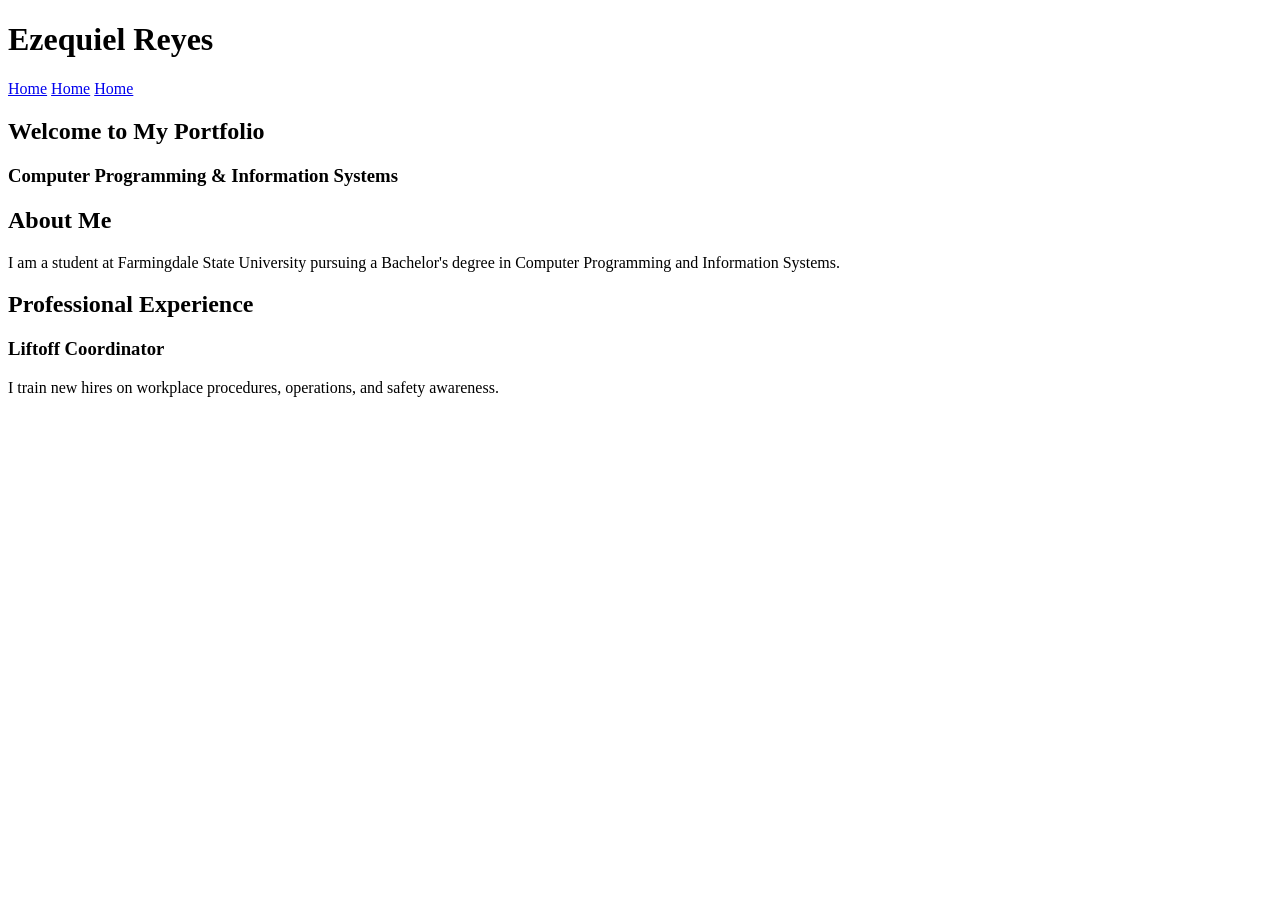
==== index.html @ 2080b480 "Create index.html" ====
<!DOCTYPE html>
<html lang="en">
<head>
<meta charset="UTF-8">
<meta name="viewport" content="width=device-width, initial-scale=1.0">

<title>Ezequiel | Portfolio</title>

<link rel="stylesheet" href="css/style.css">
</head>

<body>

<header>

	<h1>Ezequiel Reyes</h1>

	<nav>
		<a href="index.html">Home</a>
		<a href="work.html">Home</a>
		<a href="contact.html">Home</a>
	</nav>
</header>
<main>
	<section class="hero">
		<h2>
		Welcome to My Portfolio
		</h2>

		<h3>
		Computer Programming & Information Systems
		</h3>

	<section class="about">

		<h2>About Me</h2>

		<p>
		I am a student at Farmingdale State University
		pursuing a Bachelor's degree in Computer
		Programming and Information Systems.
		</p>

	</section>
	<section class="about">
		<h2>Professional Experience</h2>
		<h3>Liftoff Coordinator</h3>
		<p>
		I train new hires on workplace procedures, operations, and safety awareness.
		</p>
	</section>

</main>


</body>

</html>
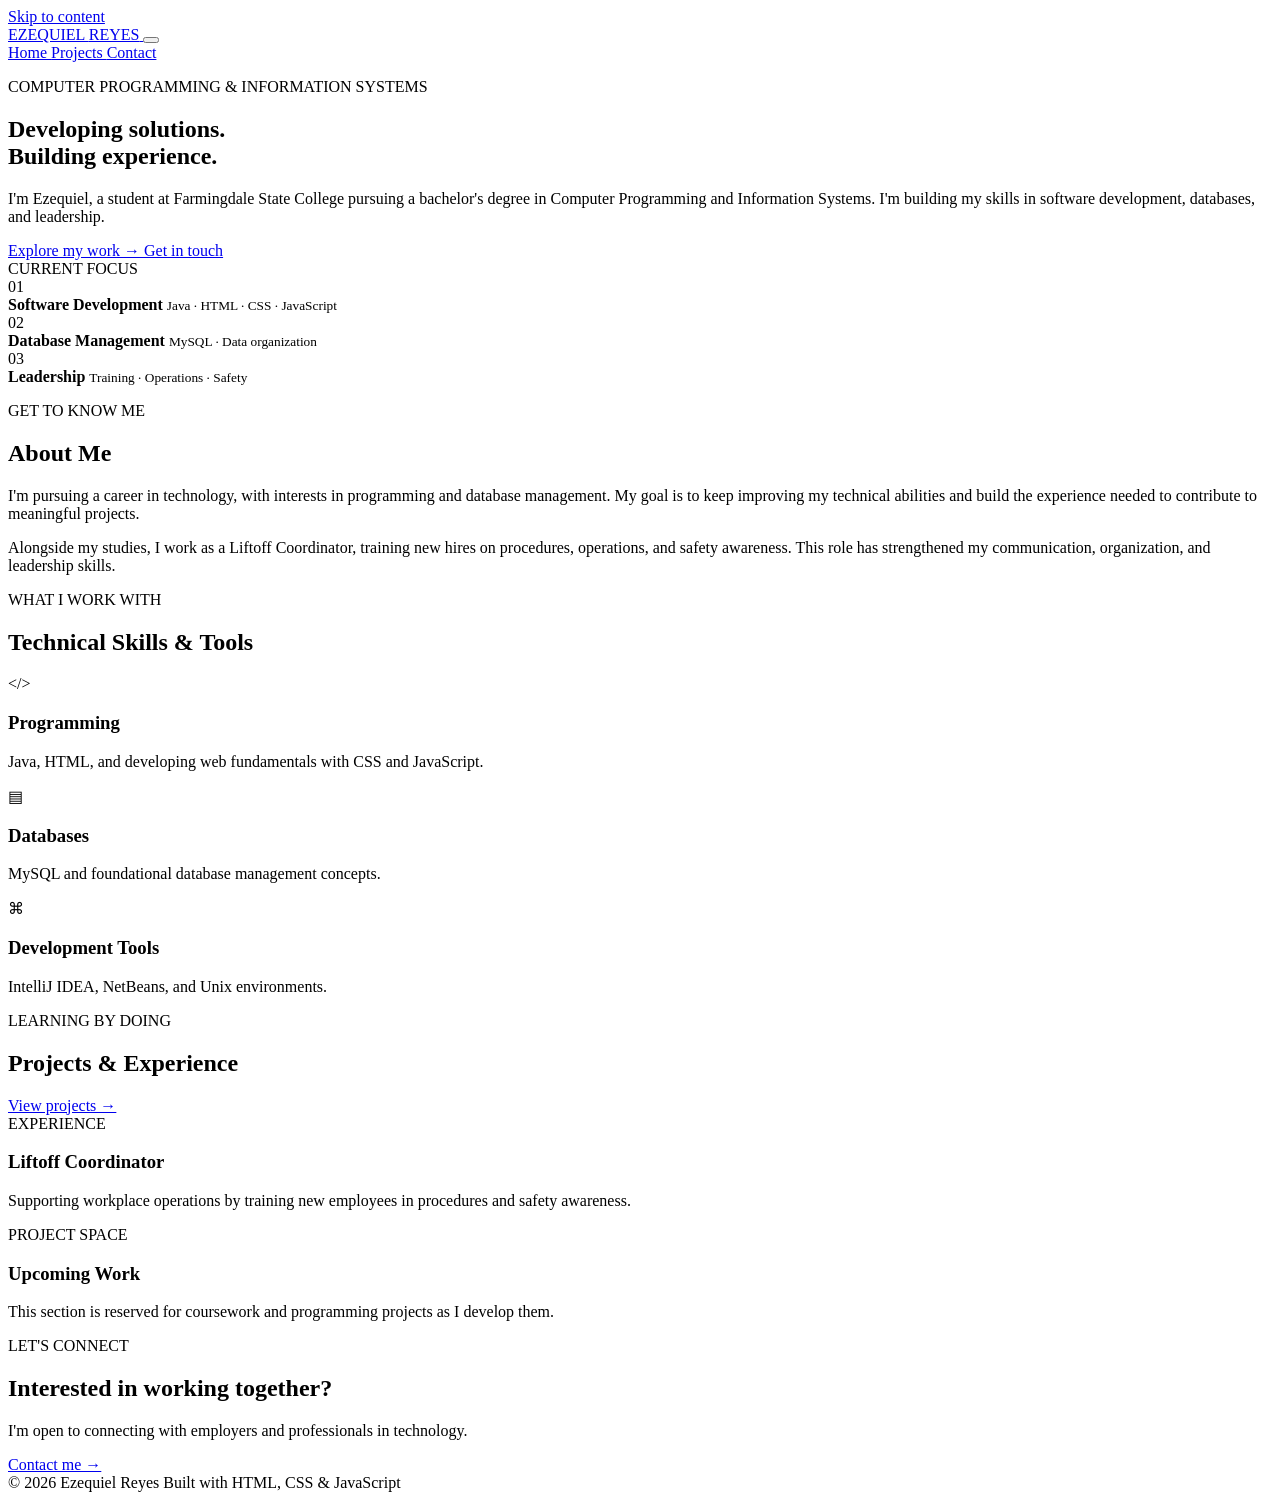
==== commit 540175c7: "Update index.html" ====
--- a/index.html
+++ b/index.html
@@ -1,57 +1,366 @@
-<!DOCTYPE html>
+
+<!doctype html>
 <html lang="en">
+
 <head>
-<meta charset="UTF-8">
-<meta name="viewport" content="width=device-width, initial-scale=1.0">
-
-<title>Ezequiel | Portfolio</title>
-
-<link rel="stylesheet" href="css/style.css">
+    <meta charset="utf-8">
+    <meta name="viewport" content="width=device-width, initial-scale=1">
+
+    <title>Ezequiel Reyes | Portfolio</title>
+
+    <link rel="stylesheet" href="css/style.css">
+    <script src="js/app.js" defer></script>
 </head>
 
 <body>
 
-<header>
-
-	<h1>Ezequiel Reyes</h1>
-
-	<nav>
-		<a href="index.html">Home</a>
-		<a href="work.html">Home</a>
-		<a href="contact.html">Home</a>
-	</nav>
-</header>
-<main>
-	<section class="hero">
-		<h2>
-		Welcome to My Portfolio
-		</h2>
-
-		<h3>
-		Computer Programming & Information Systems
-		</h3>
-
-	<section class="about">
-
-		<h2>About Me</h2>
-
-		<p>
-		I am a student at Farmingdale State University
-		pursuing a Bachelor's degree in Computer
-		Programming and Information Systems.
-		</p>
-
-	</section>
-	<section class="about">
-		<h2>Professional Experience</h2>
-		<h3>Liftoff Coordinator</h3>
-		<p>
-		I train new hires on workplace procedures, operations, and safety awareness.
-		</p>
-	</section>
-
-</main>
-
+    <!-- SKIP NAVIGATION -->
+    <a class="skip-link" href="#main">
+        Skip to content
+    </a>
+
+    <!-- HEADER -->
+    <header class="site-header">
+
+        <div class="header-inner wrapper">
+
+            <!-- WEBSITE BRAND -->
+            <a class="brand" href="index.html">
+                EZEQUIEL <span>REYES</span>
+            </a>
+
+            <!-- MOBILE MENU BUTTON -->
+            <button
+                class="menu-toggle"
+                type="button"
+                aria-label="Open navigation"
+                aria-expanded="false"
+                aria-controls="primary-nav">
+            </button>
+
+            <!-- NAVIGATION -->
+            <nav class="site-nav" id="primary-nav" aria-label="Main navigation">
+
+                <a class="active" aria-current="page" href="index.html">
+                    Home
+                </a>
+
+                <a href="work.html">
+                    Projects
+                </a>
+
+                <a href="contact.html">
+                    Contact
+                </a>
+
+            </nav>
+
+        </div>
+
+    </header>
+
+
+    <!-- MAIN CONTENT -->
+    <main id="main">
+
+        <!-- HERO SECTION -->
+        <section class="hero wrapper" aria-labelledby="hero-title">
+
+            <div class="hero-content">
+
+                <p class="eyebrow">
+                    COMPUTER PROGRAMMING & INFORMATION SYSTEMS
+                </p>
+
+                <h1 id="hero-title">
+                    Developing solutions.<br>
+                    <span>Building experience.</span>
+                </h1>
+
+                <p class="lead">
+                    I'm Ezequiel, a student at Farmingdale State College
+                    pursuing a bachelor's degree in Computer Programming
+                    and Information Systems. I'm building my skills in
+                    software development, databases, and leadership.
+                </p>
+
+                <!-- HERO BUTTONS -->
+                <div class="actions">
+
+                    <a class="button button-primary" href="work.html">
+                        Explore my work
+                        <span aria-hidden="true">→</span>
+                    </a>
+
+                    <a class="button button-outline" href="contact.html">
+                        Get in touch
+                    </a>
+
+                </div>
+
+            </div>
+
+
+            <!-- PROFESSIONAL FOCUS PANEL -->
+            <aside class="hero-panel" aria-label="Professional focus">
+
+                <div class="panel-top">
+                    <span class="status-dot"></span>
+                    CURRENT FOCUS
+                </div>
+
+                <!-- FOCUS ITEM 1 -->
+                <div class="focus-item">
+
+                    <span class="focus-number">01</span>
+
+                    <div>
+                        <strong>Software Development</strong>
+                        <small>Java · HTML · CSS · JavaScript</small>
+                    </div>
+
+                </div>
+
+                <!-- FOCUS ITEM 2 -->
+                <div class="focus-item">
+
+                    <span class="focus-number">02</span>
+
+                    <div>
+                        <strong>Database Management</strong>
+                        <small>MySQL · Data organization</small>
+                    </div>
+
+                </div>
+
+                <!-- FOCUS ITEM 3 -->
+                <div class="focus-item">
+
+                    <span class="focus-number">03</span>
+
+                    <div>
+                        <strong>Leadership</strong>
+                        <small>Training · Operations · Safety</small>
+                    </div>
+
+                </div>
+
+            </aside>
+
+        </section>
+
+
+        <!-- ABOUT ME SECTION -->
+        <section class="section section-alt" id="about">
+
+            <div class="wrapper two-column">
+
+                <div>
+
+                    <p class="eyebrow">
+                        GET TO KNOW ME
+                    </p>
+
+                    <h2>About Me</h2>
+
+                </div>
+
+                <div>
+
+                    <p>
+                        I'm pursuing a career in technology, with interests
+                        in programming and database management. My goal is
+                        to keep improving my technical abilities and build
+                        the experience needed to contribute to meaningful
+                        projects.
+                    </p>
+
+                    <p>
+                        Alongside my studies, I work as a Liftoff Coordinator,
+                        training new hires on procedures, operations, and
+                        safety awareness. This role has strengthened my
+                        communication, organization, and leadership skills.
+                    </p>
+
+                </div>
+
+            </div>
+
+        </section>
+
+
+        <!-- TECHNICAL SKILLS SECTION -->
+        <section class="section wrapper" id="skills">
+
+            <p class="eyebrow">
+                WHAT I WORK WITH
+            </p>
+
+            <h2>Technical Skills & Tools</h2>
+
+            <div class="card-grid">
+
+                <!-- PROGRAMMING CARD -->
+                <article class="info-card">
+
+                    <div class="card-icon" aria-hidden="true">
+                        &lt;/&gt;
+                    </div>
+
+                    <h3>Programming</h3>
+
+                    <p>
+                        Java, HTML, and developing web fundamentals
+                        with CSS and JavaScript.
+                    </p>
+
+                </article>
+
+
+                <!-- DATABASE CARD -->
+                <article class="info-card">
+
+                    <div class="card-icon" aria-hidden="true">
+                        ▤
+                    </div>
+
+                    <h3>Databases</h3>
+
+                    <p>
+                        MySQL and foundational database
+                        management concepts.
+                    </p>
+
+                </article>
+
+
+                <!-- DEVELOPMENT TOOLS CARD -->
+                <article class="info-card">
+
+                    <div class="card-icon" aria-hidden="true">
+                        ⌘
+                    </div>
+
+                    <h3>Development Tools</h3>
+
+                    <p>
+                        IntelliJ IDEA, NetBeans, and Unix environments.
+                    </p>
+
+                </article>
+
+            </div>
+
+        </section>
+
+
+        <!-- PROJECTS AND EXPERIENCE SECTION -->
+        <section class="section section-alt">
+
+            <div class="wrapper">
+
+                <!-- SECTION HEADING -->
+                <div class="section-heading">
+
+                    <div>
+
+                        <p class="eyebrow">
+                            LEARNING BY DOING
+                        </p>
+
+                        <h2>Projects & Experience</h2>
+
+                    </div>
+
+                    <a class="text-link" href="work.html">
+                        View projects →
+                    </a>
+
+                </div>
+
+
+                <!-- FEATURE CARDS -->
+                <div class="feature-grid">
+
+                    <!-- EXPERIENCE CARD -->
+                    <article class="feature-card">
+
+                        <span class="tag">
+                            EXPERIENCE
+                        </span>
+
+                        <h3>Liftoff Coordinator</h3>
+
+                        <p>
+                            Supporting workplace operations by training
+                            new employees in procedures and safety awareness.
+                        </p>
+
+                    </article>
+
+
+                    <!-- UPCOMING PROJECTS CARD -->
+                    <article class="feature-card">
+
+                        <span class="tag">
+                            PROJECT SPACE
+                        </span>
+
+                        <h3>Upcoming Work</h3>
+
+                        <p>
+                            This section is reserved for coursework
+                            and programming projects as I develop them.
+                        </p>
+
+                    </article>
+
+                </div>
+
+            </div>
+
+        </section>
+
+
+        <!-- CONTACT CALL TO ACTION -->
+        <section class="section wrapper cta">
+
+            <p class="eyebrow">
+                LET'S CONNECT
+            </p>
+
+            <h2>Interested in working together?</h2>
+
+            <p>
+                I'm open to connecting with employers and
+                professionals in technology.
+            </p>
+
+            <a class="button button-primary" href="contact.html">
+                Contact me →
+            </a>
+
+        </section>
+
+    </main>
+
+
+    <!-- FOOTER -->
+    <footer class="site-footer">
+
+        <div class="wrapper footer-inner">
+
+            <span>
+                © <span class="year">2026</span> Ezequiel Reyes
+            </span>
+
+            <span>
+                Built with HTML, CSS & JavaScript
+            </span>
+
+        </div>
+
+    </footer>
 
 </body>
 
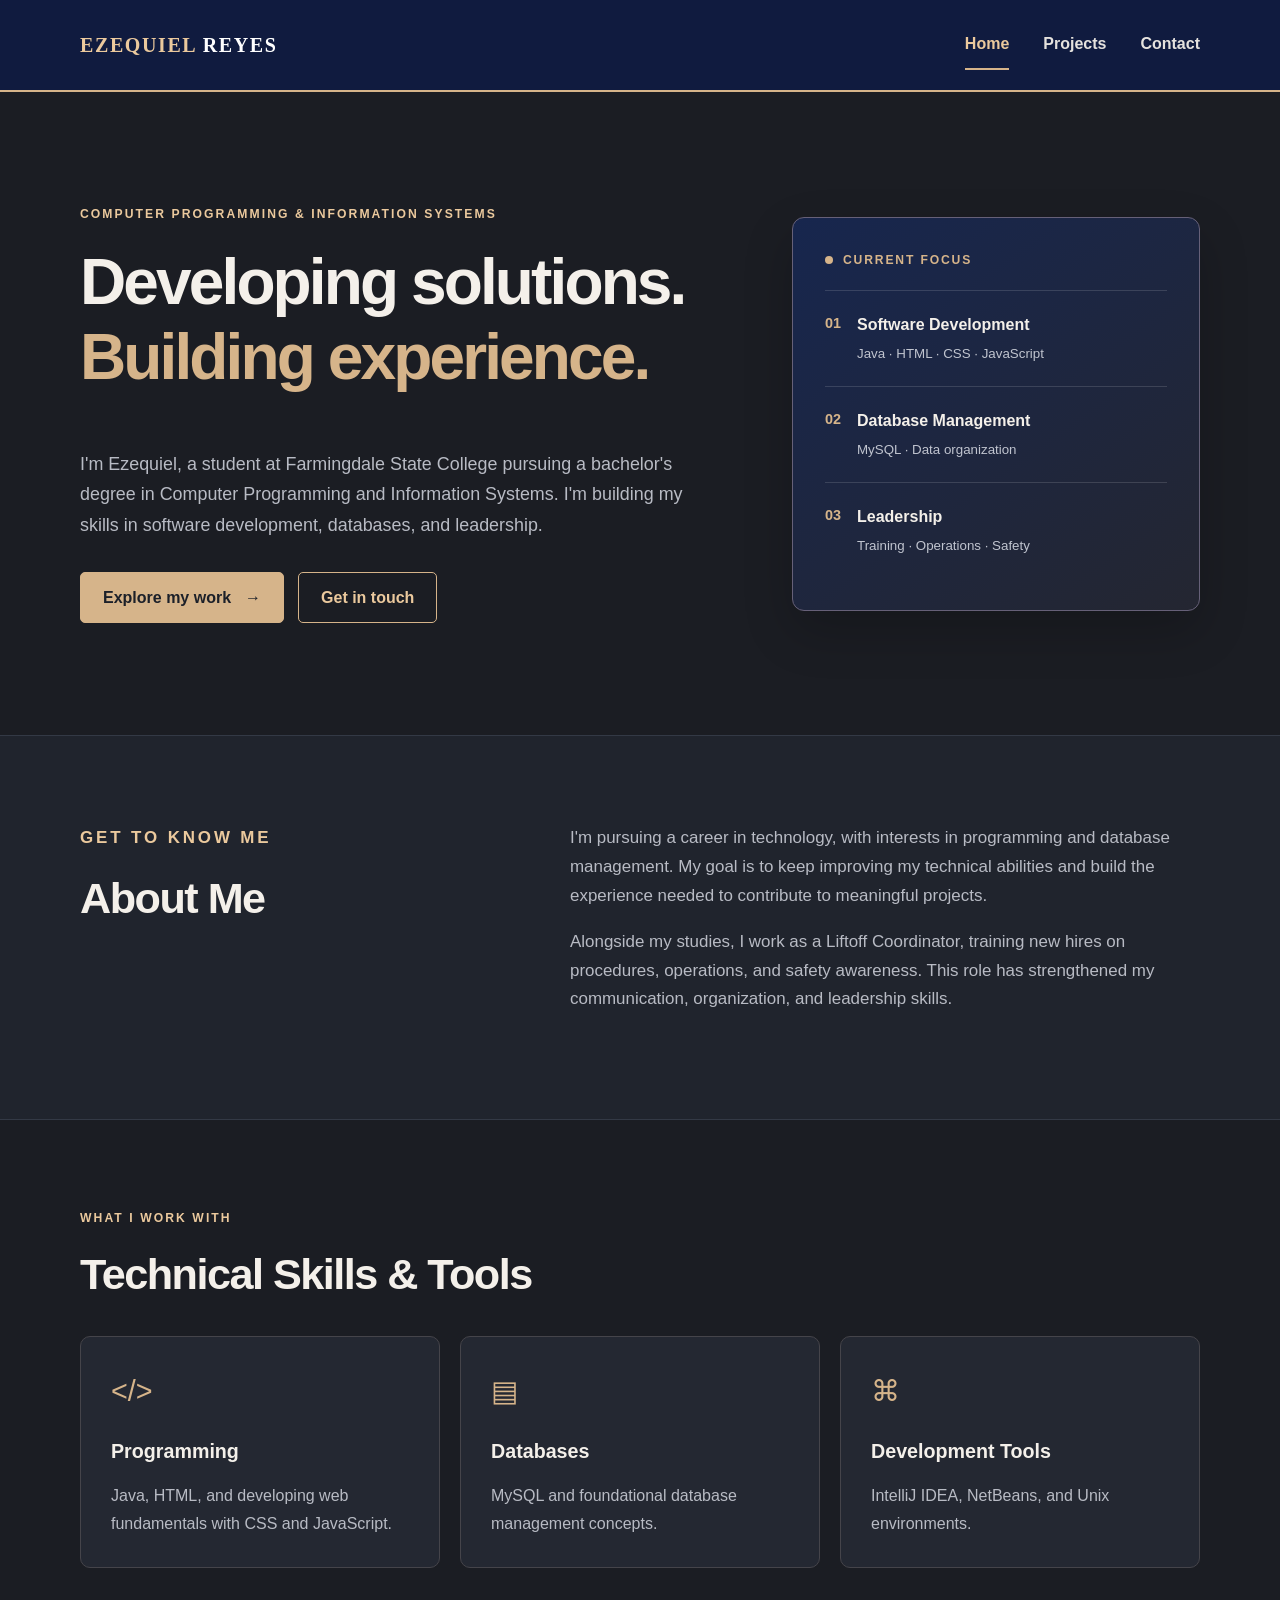
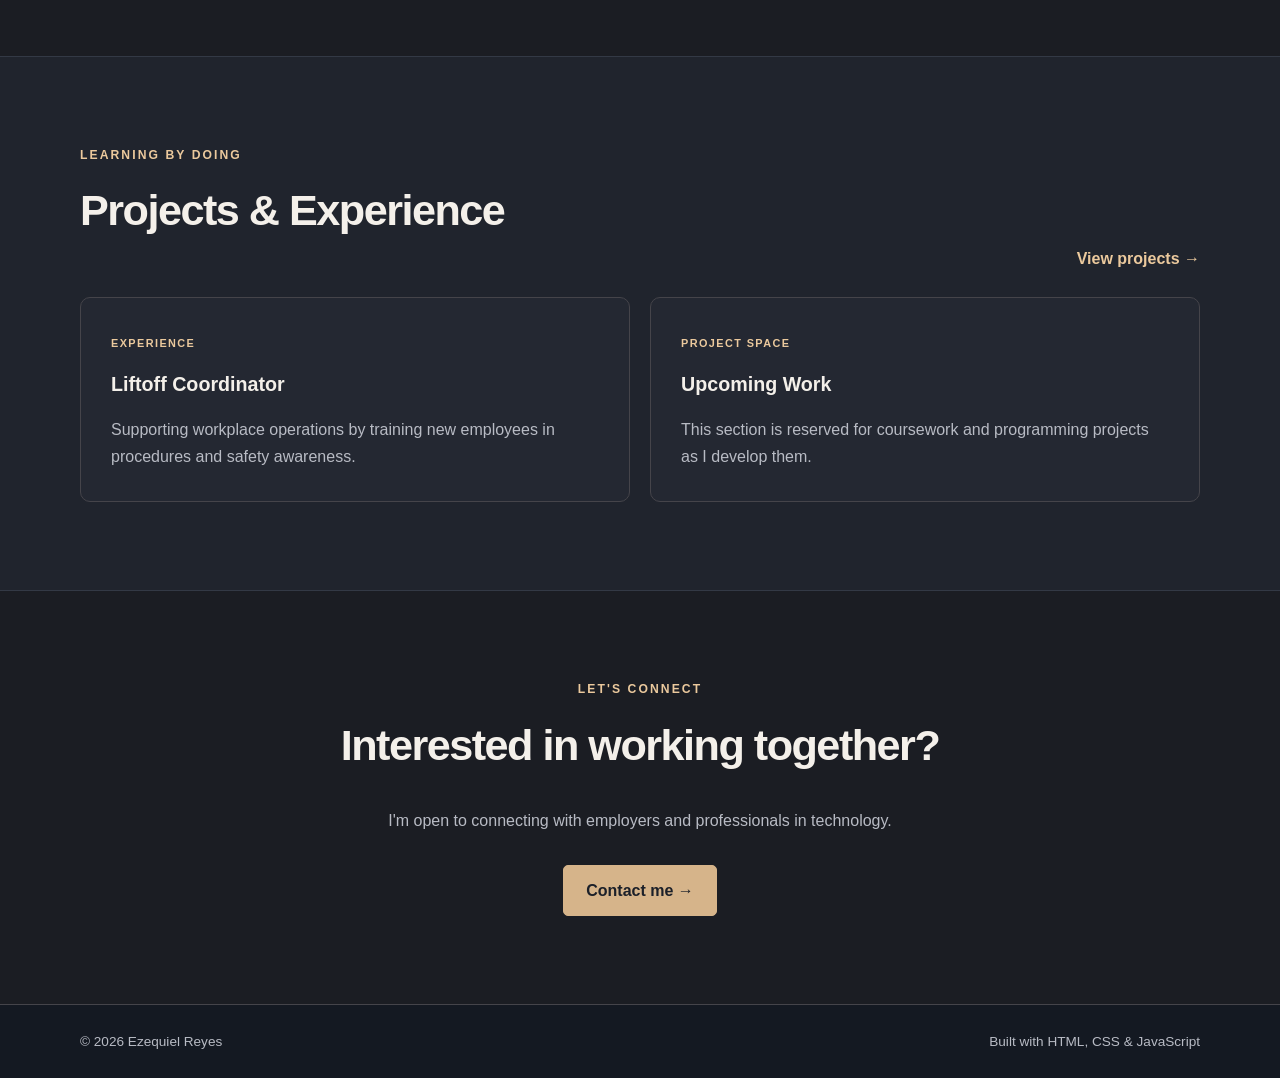
==== commit b4d31683: "Update index.html" ====
--- a/index.html
+++ b/index.html
@@ -8,7 +8,7 @@
 
     <title>Ezequiel Reyes | Portfolio</title>
 
-    <link rel="stylesheet" href="css/style.css">
+    <link rel="stylesheet" href="style.css">
     <script src="js/app.js" defer></script>
 </head>
 
--- a/style.css
+++ b/style.css
@@ -0,0 +1,869 @@
+/* ============================================
+   1. ROOT VARIABLES / WEBSITE COLORS
+   ============================================ */
+
+:root {
+    --background: #1b1d23;
+    --surface: #242832;
+    --surface-2: #20242d;
+    --navy: #101b3f;
+    --gold: #d6b48a;
+    --gold-bright: #ebc99d;
+    --text: #f4f0ea;
+    --muted: #b8bbc4;
+    --border: #45444a;
+    --max-width: 1120px;
+}
+
+
+/* ============================================
+   2. GLOBAL STYLES
+   ============================================ */
+
+* {
+    box-sizing: border-box;
+}
+
+html {
+    scroll-behavior: smooth;
+}
+
+body {
+    margin: 0;
+    background: var(--background);
+    color: var(--text);
+    font: 16px/1.7 Arial, Helvetica, sans-serif;
+}
+
+
+/* ============================================
+   3. TYPOGRAPHY
+   ============================================ */
+
+h1,
+h2,
+h3,
+p {
+    margin-top: 0;
+}
+
+h1,
+h2,
+h3 {
+    line-height: 1.18;
+}
+
+h1 {
+    font-size: clamp(2.65rem, 5vw, 4.9rem);
+    letter-spacing: -.045em;
+}
+
+h2 {
+    font-size: clamp(1.9rem, 3.4vw, 2.7rem);
+    letter-spacing: -.035em;
+}
+
+h3 {
+    font-size: 1.23rem;
+}
+
+p {
+    color: var(--muted);
+}
+
+
+/* ============================================
+   4. LINKS, BUTTONS & FORM DEFAULTS
+   ============================================ */
+
+a {
+    color: inherit;
+    text-decoration: none;
+}
+
+a:hover {
+    text-decoration: underline;
+}
+
+button,
+input,
+textarea {
+    font: inherit;
+}
+
+button {
+    cursor: pointer;
+}
+
+button:focus-visible,
+a:focus-visible,
+input:focus-visible,
+textarea:focus-visible {
+    outline: 3px solid var(--gold-bright);
+    outline-offset: 3px;
+}
+
+
+/* ============================================
+   5. LAYOUT WRAPPER
+   ============================================ */
+
+.wrapper {
+    width: min(var(--max-width), calc(100% - 48px));
+    margin-inline: auto;
+}
+
+
+/* ============================================
+   6. ACCESSIBILITY / SKIP LINK
+   ============================================ */
+
+.skip-link {
+    position: absolute;
+    top: -100px;
+    left: 10px;
+    z-index: 100;
+    background: var(--gold);
+    color: #111;
+    padding: 10px;
+}
+
+.skip-link:focus {
+    top: 10px;
+}
+
+
+/* ============================================
+   7. HEADER & NAVIGATION
+   ============================================ */
+
+.site-header {
+    background: var(--navy);
+    border-bottom: 2px solid var(--gold);
+    position: relative;
+    z-index: 10;
+}
+
+.header-inner {
+    min-height: 90px;
+    display: flex;
+    justify-content: space-between;
+    align-items: center;
+    gap: 24px;
+}
+
+
+/* Website Brand */
+
+.brand {
+    font-family: Georgia, 'Times New Roman', serif;
+    font-weight: 700;
+    letter-spacing: .08em;
+    color: var(--gold-bright);
+    font-size: 1.25rem;
+}
+
+.brand span {
+    color: white;
+}
+
+
+/* Navigation Links */
+
+.site-nav {
+    display: flex;
+    align-items: center;
+    gap: 34px;
+}
+
+.site-nav a {
+    font-weight: 600;
+    color: #e5e2de;
+    padding: 10px 0;
+    border-bottom: 2px solid transparent;
+}
+
+.site-nav a:hover,
+.site-nav a.active {
+    color: var(--gold-bright);
+    border-color: var(--gold);
+    text-decoration: none;
+}
+
+
+/* Mobile Navigation Button */
+
+.menu-toggle {
+    display: none;
+    border: 1px solid var(--gold);
+    border-radius: 5px;
+    background: transparent;
+    color: var(--gold);
+    font-size: 1.4rem;
+    padding: 2px 11px;
+}
+
+
+/* ============================================
+   8. SHARED SECTIONS
+   ============================================ */
+
+.eyebrow {
+    font-size: .76rem;
+    letter-spacing: .17em;
+    font-weight: 700;
+    color: var(--gold-bright);
+    margin-bottom: 20px;
+}
+
+.section {
+    padding-block: 88px;
+}
+
+.section-alt {
+    background: var(--surface-2);
+    border-block: 1px solid #333945;
+}
+
+.lead {
+    font-size: 1.12rem;
+    max-width: 670px;
+}
+
+
+/* ============================================
+   9. BUTTON STYLES
+   ============================================ */
+
+.button {
+    display: inline-flex;
+    align-items: center;
+    justify-content: center;
+    gap: 14px;
+    min-height: 48px;
+    padding: 11px 22px;
+    border-radius: 5px;
+    font-weight: 700;
+    border: 1px solid var(--gold);
+    transition: transform .2s, background .2s;
+}
+
+.button:hover {
+    text-decoration: none;
+    transform: translateY(-2px);
+}
+
+
+/* Primary Button */
+
+.button-primary {
+    background: var(--gold);
+    color: #1c2029;
+}
+
+.button-primary:hover {
+    background: var(--gold-bright);
+}
+
+
+/* Outline Button */
+
+.button-outline {
+    background: transparent;
+    color: var(--gold-bright);
+}
+
+.button-outline:hover {
+    background: #35313a;
+}
+
+
+/* Button Container */
+
+.actions {
+    display: flex;
+    flex-wrap: wrap;
+    gap: 14px;
+    margin-top: 32px;
+}
+
+
+/* ============================================
+   10. HOME PAGE HERO SECTION
+   ============================================ */
+
+.hero {
+    display: grid;
+    grid-template-columns: 1.35fr .85fr;
+    align-items: center;
+    gap: 64px;
+    padding-block: 112px;
+}
+
+.hero h1 span {
+    color: var(--gold);
+}
+
+.hero-content > .lead {
+    max-width: 640px;
+}
+
+
+/* ============================================
+   11. HERO PROFESSIONAL FOCUS PANEL
+   ============================================ */
+
+.hero-panel {
+    background: linear-gradient(145deg, #17264e, #242631);
+    border: 1px solid #666078;
+    border-radius: 12px;
+    padding: 32px;
+    box-shadow: 0 20px 50px #0003;
+}
+
+
+/* Panel Header */
+
+.panel-top {
+    display: flex;
+    align-items: center;
+    gap: 10px;
+    font-size: .76rem;
+    letter-spacing: .15em;
+    color: var(--gold);
+    font-weight: 700;
+    margin-bottom: 20px;
+}
+
+
+/* Status Indicator */
+
+.status-dot {
+    width: 8px;
+    height: 8px;
+    background: var(--gold);
+    border-radius: 50%;
+}
+
+
+/* Focus Items */
+
+.focus-item {
+    display: flex;
+    gap: 16px;
+    align-items: flex-start;
+    padding: 20px 0;
+    border-top: 1px solid #ffffff22;
+}
+
+.focus-item strong,
+.focus-item small {
+    display: block;
+}
+
+.focus-item small {
+    color: #c0c4cf;
+    margin-top: 5px;
+}
+
+.focus-number {
+    font-size: .9rem;
+    color: var(--gold);
+    font-weight: 700;
+}
+
+
+/* ============================================
+   12. ABOUT ME SECTION
+   ============================================ */
+
+.two-column {
+    display: grid;
+    grid-template-columns: 1fr 1.5fr;
+    gap: 70px;
+}
+
+.two-column p {
+    font-size: 1.06rem;
+}
+
+
+/* ============================================
+   13. TECHNICAL SKILLS SECTION
+   ============================================ */
+
+.card-grid {
+    display: grid;
+    grid-template-columns: repeat(3, minmax(0, 1fr));
+    gap: 20px;
+    margin-top: 35px;
+}
+
+
+/* Skill Cards */
+
+.info-card,
+.feature-card {
+    background: var(--surface);
+    border: 1px solid var(--border);
+    padding: 30px;
+    border-radius: 10px;
+}
+
+.info-card p,
+.feature-card p {
+    margin-bottom: 0;
+}
+
+
+/* Skill Card Icons */
+
+.card-icon {
+    font-size: 1.8rem;
+    color: var(--gold);
+    margin-bottom: 24px;
+}
+
+
+/* ============================================
+   14. PROJECTS & EXPERIENCE SECTION
+   ============================================ */
+
+.section-heading {
+    display: flex;
+    align-items: end;
+    justify-content: space-between;
+    gap: 25px;
+}
+
+.text-link {
+    color: var(--gold-bright);
+    font-weight: 700;
+}
+
+
+/* Featured Project Grid */
+
+.feature-grid {
+    display: grid;
+    grid-template-columns: repeat(2, minmax(0, 1fr));
+    gap: 20px;
+    margin-top: 25px;
+}
+
+
+/* Featured Project Cards */
+
+.feature-card {
+    min-height: 205px;
+}
+
+
+/* Project Category Tag */
+
+.tag {
+    display: inline-block;
+    font-size: .68rem;
+    font-weight: 700;
+    letter-spacing: .13em;
+    color: var(--gold-bright);
+    margin-bottom: 20px;
+}
+
+
+/* ============================================
+   15. CONTACT CALL-TO-ACTION SECTION
+   ============================================ */
+
+.cta {
+    text-align: center;
+}
+
+.cta p {
+    max-width: 560px;
+    margin-inline: auto;
+}
+
+.cta .button {
+    margin-top: 15px;
+}
+
+
+/* ============================================
+   16. WEBSITE FOOTER
+   ============================================ */
+
+.site-footer {
+    border-top: 1px solid var(--border);
+    background: #141922;
+}
+
+.footer-inner {
+    display: flex;
+    justify-content: space-between;
+    gap: 15px;
+    padding-block: 25px;
+    color: var(--muted);
+    font-size: .85rem;
+}
+
+
+/* ============================================
+   17. PROJECTS PAGE
+   ============================================ */
+
+/* Page Introduction */
+
+.page-intro {
+    padding-block: 92px 76px;
+}
+
+.page-intro h1 {
+    margin-bottom: 22px;
+}
+
+
+/* Project Filter Bar */
+
+.filter-bar {
+    display: flex;
+    gap: 10px;
+    flex-wrap: wrap;
+    margin-top: 10px;
+}
+
+
+/* Filter Buttons */
+
+.filter-button {
+    border: 1px solid var(--border);
+    background: transparent;
+    color: var(--text);
+    padding: 9px 20px;
+    border-radius: 999px;
+}
+
+.filter-button:hover,
+.filter-button.selected {
+    background: var(--gold);
+    border-color: var(--gold);
+    color: #161a21;
+}
+
+
+/* Individual Project Cards */
+
+.project-card {
+    display: flex;
+    flex-direction: column;
+}
+
+.project-card p {
+    flex: 1;
+}
+
+
+/* Project Technology Tags */
+
+.chip-row {
+    display: flex;
+    gap: 8px;
+    flex-wrap: wrap;
+    margin-top: 24px;
+}
+
+.chip-row span {
+    border: 1px solid #65636b;
+    border-radius: 4px;
+    padding: 3px 9px;
+    font-size: .77rem;
+    color: #e1d5c6;
+}
+
+
+/* Empty Project Message */
+
+.empty-message {
+    margin-top: 25px;
+}
+
+
+/* ============================================
+   18. CONTACT PAGE
+   ============================================ */
+
+/* Contact Page Layout */
+
+.contact-grid {
+    display: grid;
+    grid-template-columns: .9fr 1.1fr;
+    gap: 80px;
+}
+
+
+/* Social Links */
+
+.social-list {
+    margin-top: 35px;
+}
+
+.social-list > div {
+    display: flex;
+    justify-content: space-between;
+    gap: 16px;
+    padding: 18px 0;
+    border-bottom: 1px solid var(--border);
+}
+
+.social-list span {
+    color: var(--muted);
+    font-size: .9rem;
+}
+
+
+/* ============================================
+   19. CONTACT FORM
+   ============================================ */
+
+.contact-form {
+    background: var(--surface);
+    border: 1px solid var(--border);
+    border-radius: 10px;
+    padding: 35px;
+    display: flex;
+    flex-direction: column;
+    gap: 9px;
+}
+
+
+/* Contact Form Heading */
+
+.contact-form h2 {
+    font-size: 1.6rem;
+    margin: 0;
+}
+
+
+/* Form Description */
+
+.form-note {
+    font-size: .88rem;
+    margin-bottom: 15px;
+}
+
+
+/* Form Labels */
+
+.contact-form label {
+    font-weight: 700;
+    margin-top: 9px;
+}
+
+
+/* Form Input Fields */
+
+.contact-form input,
+.contact-form textarea {
+    width: 100%;
+    border: 1px solid #777985;
+    background: #191c24;
+    color: white;
+    border-radius: 5px;
+    padding: 12px 13px;
+}
+
+
+/* Contact Form Submit Button */
+
+.contact-form .button {
+    align-self: flex-start;
+    margin-top: 15px;
+}
+
+
+/* Form Feedback Message */
+
+.form-feedback {
+    margin: 0;
+    font-size: .9rem;
+}
+
+
+/* ============================================
+   20. RESPONSIVE DESIGN - TABLETS
+   Screen Width: 850px or smaller
+   ============================================ */
+
+@media (max-width: 850px) {
+
+    /* Hero Layout */
+
+    .hero {
+        grid-template-columns: 1fr;
+        gap: 38px;
+        padding-block: 75px;
+    }
+
+    .hero-panel {
+        max-width: 600px;
+    }
+
+
+    /* About Section */
+
+    .two-column {
+        gap: 30px;
+    }
+
+
+    /* Skills Grid */
+
+    .card-grid {
+        grid-template-columns: repeat(2, minmax(0, 1fr));
+    }
+
+
+    /* Contact Page */
+
+    .contact-grid {
+        grid-template-columns: 1fr;
+        gap: 35px;
+    }
+
+}
+
+
+/* ============================================
+   21. RESPONSIVE DESIGN - MOBILE
+   Screen Width: 600px or smaller
+   ============================================ */
+
+@media (max-width: 600px) {
+
+    /* Main Wrapper */
+
+    .wrapper {
+        width: min(var(--max-width), calc(100% - 32px));
+    }
+
+
+    /* Header */
+
+    .header-inner {
+        min-height: 74px;
+    }
+
+    .brand {
+        font-size: 1rem;
+    }
+
+
+    /* Mobile Menu Button */
+
+    .menu-toggle {
+        display: block;
+    }
+
+
+    /* Mobile Navigation */
+
+    .site-nav {
+        display: none;
+        position: absolute;
+        top: 100%;
+        left: 0;
+        right: 0;
+        background: var(--navy);
+        padding: 18px 20px 25px;
+        border-bottom: 2px solid var(--gold);
+        flex-direction: column;
+        align-items: stretch;
+        gap: 7px;
+    }
+
+    .site-nav.open {
+        display: flex;
+    }
+
+    .site-nav a {
+        padding: 8px;
+    }
+
+
+    /* Hero Section */
+
+    .hero {
+        padding-block: 60px;
+    }
+
+
+    /* Shared Sections */
+
+    .section {
+        padding-block: 60px;
+    }
+
+
+    /* Projects Page */
+
+    .page-intro {
+        padding-block: 65px 55px;
+    }
+
+
+    /* Single Column Layout */
+
+    .two-column,
+    .card-grid,
+    .feature-grid {
+        grid-template-columns: 1fr;
+    }
+
+
+    /* Section Headings */
+
+    .section-heading {
+        align-items: flex-start;
+        flex-direction: column;
+    }
+
+
+    /* Footer */
+
+    .footer-inner {
+        flex-direction: column;
+    }
+
+
+    /* Contact Form */
+
+    .contact-form {
+        padding: 22px;
+    }
+
+
+    /* Social Links */
+
+    .social-list > div {
+        flex-direction: column;
+        gap: 2px;
+    }
+
+}
+
+
+/* ============================================
+   22. ACCESSIBILITY - REDUCED MOTION
+   ============================================ */
+
+@media (prefers-reduced-motion: reduce) {
+
+    html {
+        scroll-behavior: auto;
+    }
+
+    .button {
+        transition: none;
+    }
+
+}
